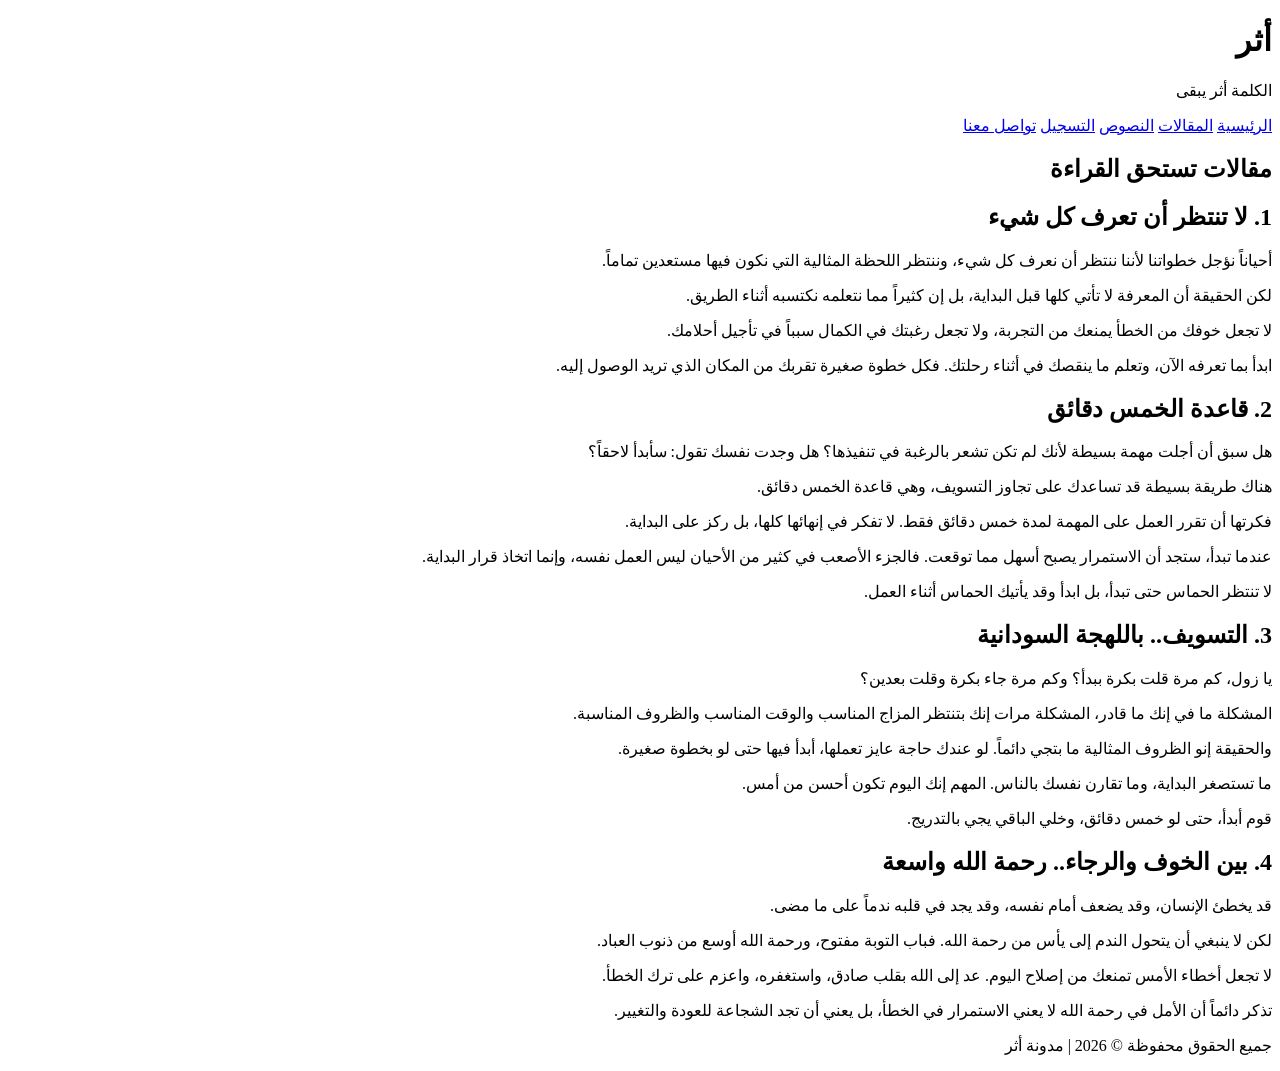
==== article.html @ d2a4d891 "Add files via upload" ====
<!DOCTYPE html>
<html lang="ar" dir="rtl">

<head>
    <meta charset="UTF-8">
    <meta name="viewport" content="width=device-width, initial-scale=1.0">
    <title>المقالات | مدونة أثر</title>
    <link rel="stylesheet" href="style.css">
</head>

<body>

<header class="header">
    <div class="container">
        <h1 class="logo">أثر</h1>
        <p class="tagline">الكلمة أثر يبقى</p>

        <nav class="navbar">
            <a href="index.html">الرئيسية</a>
            <a href="article.html" class="active">المقالات</a>
            <a href="text.html">النصوص</a>
            <a href="login.html">التسجيل</a>
            <a href="contact.html">تواصل معنا</a>
        </nav>
    </div>
</header>

<main class="container">

    <h2 class="section-title">مقالات تستحق القراءة</h2>

    <article class="article">
        <h2>1. لا تنتظر أن تعرف كل شيء</h2>

        <p>
            أحياناً نؤجل خطواتنا لأننا ننتظر أن نعرف كل شيء،
            وننتظر اللحظة المثالية التي نكون فيها مستعدين تماماً.
        </p>

        <p>
            لكن الحقيقة أن المعرفة لا تأتي كلها قبل البداية،
            بل إن كثيراً مما نتعلمه نكتسبه أثناء الطريق.
        </p>

        <p>
            لا تجعل خوفك من الخطأ يمنعك من التجربة،
            ولا تجعل رغبتك في الكمال سبباً في تأجيل أحلامك.
        </p>

        <p>
            ابدأ بما تعرفه الآن، وتعلم ما ينقصك في أثناء رحلتك.
            فكل خطوة صغيرة تقربك من المكان الذي تريد الوصول إليه.
        </p>
    </article>

    <article class="article">
        <h2>2. قاعدة الخمس دقائق</h2>

        <p>
            هل سبق أن أجلت مهمة بسيطة لأنك لم تكن تشعر بالرغبة
            في تنفيذها؟ هل وجدت نفسك تقول: سأبدأ لاحقاً؟
        </p>

        <p>
            هناك طريقة بسيطة قد تساعدك على تجاوز التسويف،
            وهي قاعدة الخمس دقائق.
        </p>

        <p>
            فكرتها أن تقرر العمل على المهمة لمدة خمس دقائق فقط.
            لا تفكر في إنهائها كلها، بل ركز على البداية.
        </p>

        <p>
            عندما تبدأ، ستجد أن الاستمرار يصبح أسهل مما توقعت.
            فالجزء الأصعب في كثير من الأحيان ليس العمل نفسه،
            وإنما اتخاذ قرار البداية.
        </p>

        <p>
            لا تنتظر الحماس حتى تبدأ، بل ابدأ وقد يأتيك الحماس
            أثناء العمل.
        </p>
    </article>

    <article class="article">
        <h2>3. التسويف.. باللهجة السودانية</h2>

        <p>
            يا زول، كم مرة قلت بكرة ببدأ؟ وكم مرة جاء بكرة
            وقلت بعدين؟
        </p>

        <p>
            المشكلة ما في إنك ما قادر، المشكلة مرات إنك
            بتنتظر المزاج المناسب والوقت المناسب والظروف المناسبة.
        </p>

        <p>
            والحقيقة إنو الظروف المثالية ما بتجي دائماً.
            لو عندك حاجة عايز تعملها، أبدأ فيها حتى لو بخطوة صغيرة.
        </p>

        <p>
            ما تستصغر البداية، وما تقارن نفسك بالناس.
            المهم إنك اليوم تكون أحسن من أمس.
        </p>

        <p>
            قوم أبدأ، حتى لو خمس دقائق، وخلي الباقي يجي بالتدريج.
        </p>
    </article>

    <article class="article">
        <h2>4. بين الخوف والرجاء.. رحمة الله واسعة</h2>

        <p>
            قد يخطئ الإنسان، وقد يضعف أمام نفسه، وقد يجد
            في قلبه ندماً على ما مضى.
        </p>

        <p>
            لكن لا ينبغي أن يتحول الندم إلى يأس من رحمة الله.
            فباب التوبة مفتوح، ورحمة الله أوسع من ذنوب العباد.
        </p>

        <p>
            لا تجعل أخطاء الأمس تمنعك من إصلاح اليوم.
            عد إلى الله بقلب صادق، واستغفره، واعزم على ترك الخطأ.
        </p>

        <p>
            تذكر دائماً أن الأمل في رحمة الله لا يعني الاستمرار
            في الخطأ، بل يعني أن تجد الشجاعة للعودة والتغيير.
        </p>
    </article>

</main>

<footer class="footer">
    <p>جميع الحقوق محفوظة © 2026 | مدونة أثر</p>
</footer>

<script src="script.js"></script>

</body>
</html>
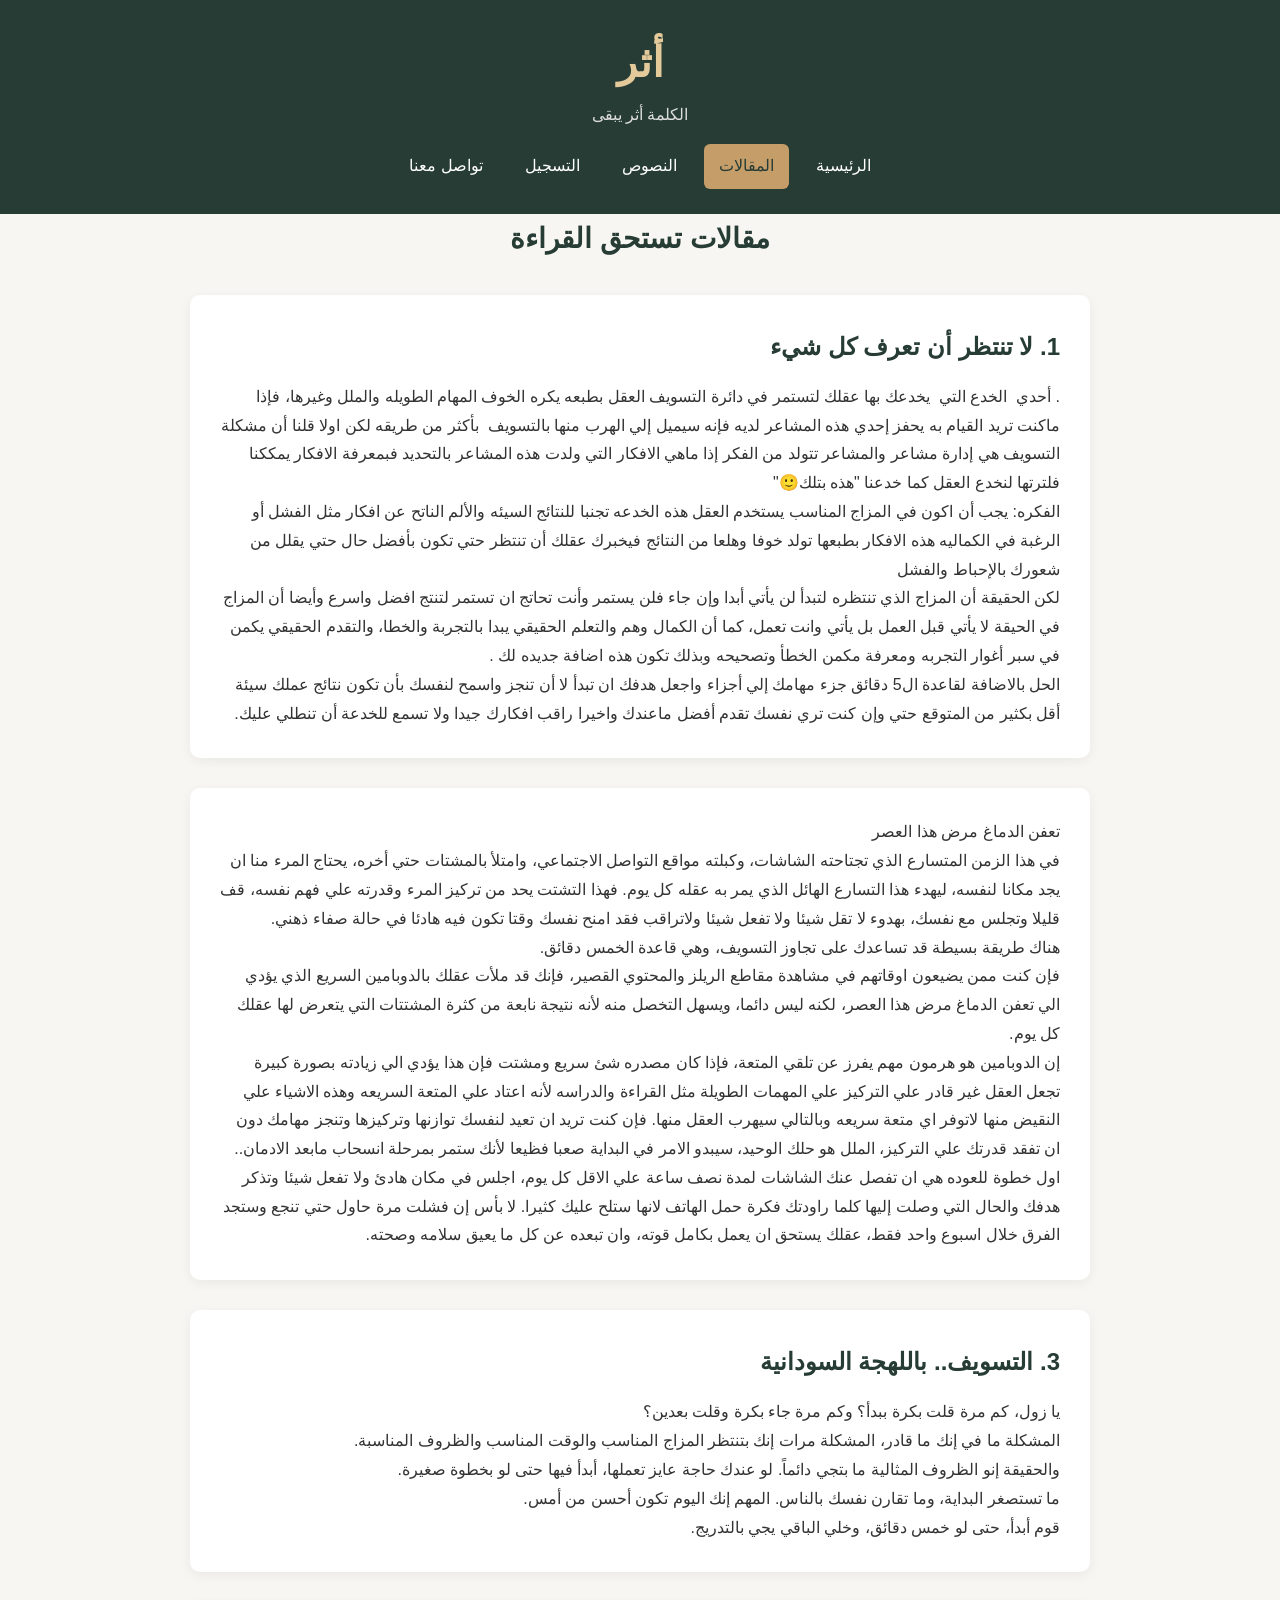
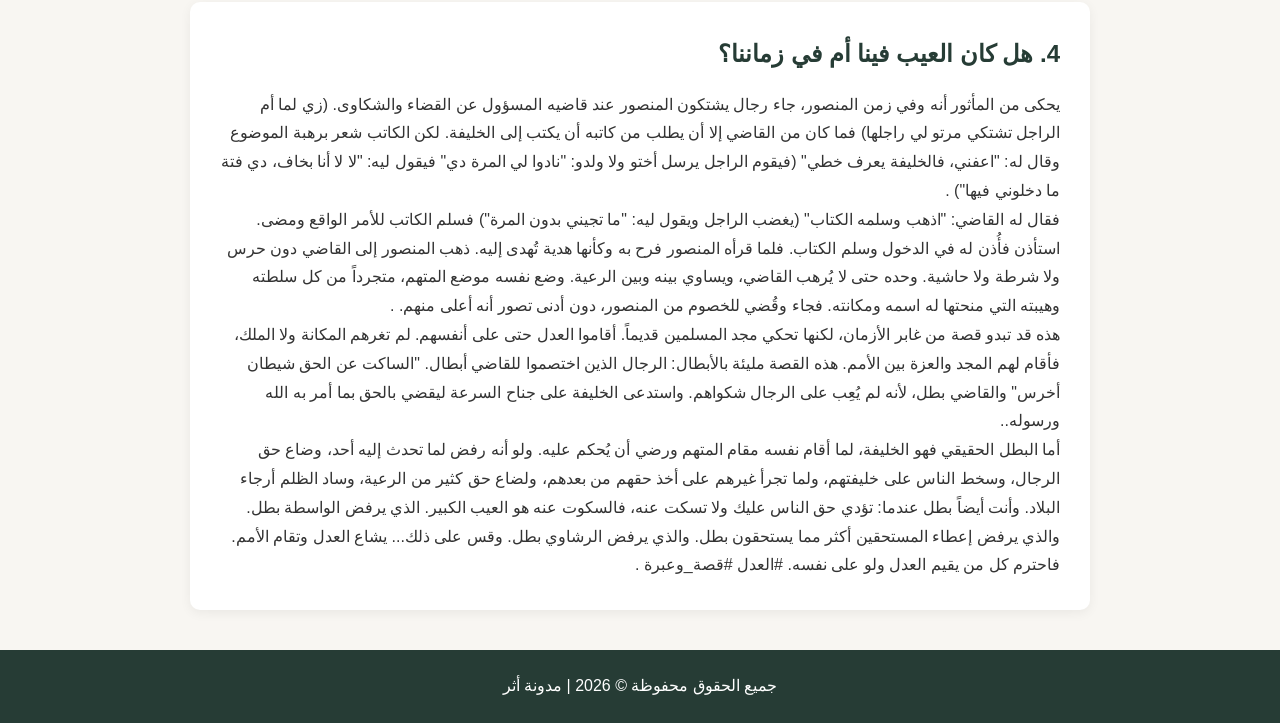
==== commit cca1a5b1: "Revise article content for clarity and coherence Updated multiple paragraphs to enhance clarity and " ====
--- a/article.html
+++ b/article.html
@@ -32,33 +32,36 @@
     <article class="article">
         <h2>1. لا تنتظر أن تعرف كل شيء</h2>
 
-        <p>
-            أحياناً نؤجل خطواتنا لأننا ننتظر أن نعرف كل شيء،
-            وننتظر اللحظة المثالية التي نكون فيها مستعدين تماماً.
+        <p>.
+            أحدي  الخدع التي  يخدعك بها عقلك لتستمر في دائرة التسويف
+
+العقل بطبعه يكره الخوف المهام الطويله والملل وغيرها، فإذا ماكنت تريد القيام به يحفز إحدي هذه المشاعر لديه فإنه سيميل إلي الهرب منها بالتسويف  بأكثر من طريقه 
+لكن اولا قلنا أن مشكلة التسويف هي إدارة مشاعر والمشاعر تتولد من الفكر إذا ماهي الافكار التي ولدت هذه المشاعر بالتحديد فبمعرفة الافكار يمككنا فلترتها لنخدع العقل كما خدعنا "هذه بتلك🙂"
         </p>
 
         <p>
-            لكن الحقيقة أن المعرفة لا تأتي كلها قبل البداية،
-            بل إن كثيراً مما نتعلمه نكتسبه أثناء الطريق.
+            الفكره: يجب أن اكون في المزاج المناسب
+يستخدم العقل هذه الخدعه تجنبا للنتائج السيئه والألم الناتح عن افكار مثل الفشل أو الرغبة في الكماليه هذه الافكار بطبعها تولد خوفا وهلعا من النتائج فيخبرك عقلك أن تنتظر حتي تكون بأفضل حال حتي يقلل من شعورك بالإحباط والفشل
         </p>
 
         <p>
-            لا تجعل خوفك من الخطأ يمنعك من التجربة،
-            ولا تجعل رغبتك في الكمال سبباً في تأجيل أحلامك.
+            لكن الحقيقة أن المزاج الذي تنتظره لتبدأ لن يأتي أبدا وإن جاء فلن يستمر وأنت تحاتج ان تستمر لتنتج افضل واسرع وأيضا أن المزاج في الحيقة لا يأتي قبل العمل بل يأتي وانت تعمل، كما أن الكمال وهم والتعلم الحقيقي يبدا بالتجربة والخطا، والتقدم الحقيقي يكمن في سبر أغوار التجربه ومعرفة مكمن الخطأ وتصحيحه وبذلك تكون هذه اضافة جديده لك 
+.
         </p>
 
         <p>
-            ابدأ بما تعرفه الآن، وتعلم ما ينقصك في أثناء رحلتك.
-            فكل خطوة صغيرة تقربك من المكان الذي تريد الوصول إليه.
+            الحل
+بالاضافة لقاعدة ال5 دقائق جزء مهامك إلي أجزاء واجعل هدفك ان تبدأ لا أن تنجز واسمح لنفسك بأن تكون نتائج عملك سيئة أقل بكثير من المتوقع حتي وإن كنت تري نفسك تقدم أفضل ماعندك واخيرا راقب افكارك جيدا ولا تسمع للخدعة أن تنطلي عليك.
         </p>
     </article>
 
     <article class="article">
-        <h2>2. قاعدة الخمس دقائق</h2>
+        <h>تعفن الدماغ مرض هذا العصر</h2>
 
         <p>
-            هل سبق أن أجلت مهمة بسيطة لأنك لم تكن تشعر بالرغبة
-            في تنفيذها؟ هل وجدت نفسك تقول: سأبدأ لاحقاً؟
+            في هذا الزمن المتسارع الذي تجتاحته الشاشات، وكبلته مواقع التواصل الاجتماعي، وامتلأ بالمشتات حتي أخره، يحتاج المرء منا ان يجد مكانا لنفسه، ليهدء هذا التسارع الهائل الذي يمر به عقله كل يوم.
+
+فهذا التشتت يحد من تركيز المرء وقدرته علي فهم نفسه، قف قليلا وتجلس مع نفسك، بهدوء لا تقل شيئا ولا تفعل شيئا ولاتراقب فقد امنح نفسك وقتا تكون فيه هادئا في حالة صفاء ذهني.
         </p>
 
         <p>
@@ -67,19 +70,19 @@
         </p>
 
         <p>
-            فكرتها أن تقرر العمل على المهمة لمدة خمس دقائق فقط.
-            لا تفكر في إنهائها كلها، بل ركز على البداية.
+            فإن كنت ممن يضيعون اوقاتهم في مشاهدة مقاطع الريلز والمحتوي القصير، فإنك قد ملأت عقلك بالدوبامين السريع الذي يؤدي الي تعفن الدماغ مرض هذا العصر، لكنه ليس دائما، ويسهل التخصل منه لأنه نتيجة نابعة من كثرة المشتتات التي يتعرض لها عقلك كل يوم.
         </p>
 
         <p>
-            عندما تبدأ، ستجد أن الاستمرار يصبح أسهل مما توقعت.
-            فالجزء الأصعب في كثير من الأحيان ليس العمل نفسه،
-            وإنما اتخاذ قرار البداية.
+            إن الدوبامين هو هرمون مهم يفرز عن تلقي المتعة، فإذا كان مصدره شئ سريع ومشتت فإن هذا يؤدي الي زيادته بصورة كبيرة تجعل العقل غير قادر علي التركيز علي المهمات الطويلة مثل القراءة والدراسه لأنه اعتاد علي المتعة السريعه وهذه الاشياء علي النقيض منها لاتوفر اي متعة سريعه وبالتالي سيهرب العقل منها.
+
+فإن كنت تريد ان تعيد لنفسك توازنها وتركيزها وتنجز مهامك دون ان تفقد قدرتك علي التركيز، الملل هو حلك الوحيد، سيبدو الامر في البداية صعبا فظيعا لأنك ستمر بمرحلة انسحاب مابعد الادمان..
         </p>
 
         <p>
-            لا تنتظر الحماس حتى تبدأ، بل ابدأ وقد يأتيك الحماس
-            أثناء العمل.
+            اول خطوة للعوده هي ان تفصل عنك الشاشات لمدة نصف ساعة علي الاقل كل يوم، اجلس في مكان هادئ ولا تفعل شيئا وتذكر هدفك والحال التي وصلت إليها كلما راودتك فكرة حمل الهاتف لانها ستلح عليك كثيرا.
+
+لا بأس إن فشلت مرة حاول حتي تنجع وستجد الفرق خلال اسبوع واحد فقط، عقلك يستحق ان يعمل بكامل قوته، وان تبعده عن كل ما يعيق سلامه وصحته.
         </p>
     </article>
 
@@ -112,26 +115,68 @@
     </article>
 
     <article class="article">
-        <h2>4. بين الخوف والرجاء.. رحمة الله واسعة</h2>
+        <h2>4. هل كان العيب فينا أم في زماننا؟</h2>
 
         <p>
-            قد يخطئ الإنسان، وقد يضعف أمام نفسه، وقد يجد
-            في قلبه ندماً على ما مضى.
+     
+
+يحكى من المأثور أنه وفي زمن المنصور، 
+جاء رجال يشتكون المنصور عند قاضيه المسؤول عن القضاء والشكاوى. 
+(زي لما أم الراجل تشتكي مرتو لي راجلها)
+
+فما كان من القاضي إلا أن يطلب من كاتبه أن يكتب إلى الخليفة. 
+لكن الكاتب شعر برهبة الموضوع وقال له: "اعفني، فالخليفة يعرف خطي" 
+(فيقوم الراجل يرسل أختو ولا ولدو: "نادوا لي المرة دي" 
+فيقول ليه: "لا لا أنا بخاف، دي فتة ما دخلوني فيها")
+.
         </p>
 
         <p>
-            لكن لا ينبغي أن يتحول الندم إلى يأس من رحمة الله.
-            فباب التوبة مفتوح، ورحمة الله أوسع من ذنوب العباد.
+            فقال له القاضي: "اذهب وسلمه الكتاب" 
+(يغضب الراجل ويقول ليه: "ما تجيني بدون المرة")
+
+فسلم الكاتب للأمر الواقع ومضى. 
+استأذن فأُذن له في الدخول وسلم الكتاب. 
+فلما قرأه المنصور فرح به وكأنها هدية تُهدى إليه.
+
+ذهب المنصور إلى القاضي دون حرس ولا شرطة ولا حاشية. 
+وحده حتى لا يُرهب القاضي، ويساوي بينه وبين الرعية. 
+وضع نفسه موضع المتهم، متجرداً من كل سلطته وهيبته التي منحتها له اسمه ومكانته.
+
+فجاء وقُضي للخصوم من المنصور، دون أدنى تصور أنه أعلى منهم.
+.
         </p>
 
         <p>
-            لا تجعل أخطاء الأمس تمنعك من إصلاح اليوم.
-            عد إلى الله بقلب صادق، واستغفره، واعزم على ترك الخطأ.
+            هذه قد تبدو قصة من غابر الأزمان، 
+لكنها تحكي مجد المسلمين قديماً. 
+أقاموا العدل حتى على أنفسهم. 
+لم تغرهم المكانة ولا الملك، فأقام لهم المجد والعزة بين الأمم.
+
+هذه القصة مليئة بالأبطال: 
+الرجال الذين اختصموا للقاضي أبطال. "الساكت عن الحق شيطان أخرس" 
+والقاضي بطل، لأنه لم يُعِب على الرجال شكواهم. 
+واستدعى الخليفة على جناح السرعة ليقضي بالحق بما أمر به الله ورسوله..
         </p>
 
         <p>
-            تذكر دائماً أن الأمل في رحمة الله لا يعني الاستمرار
-            في الخطأ، بل يعني أن تجد الشجاعة للعودة والتغيير.
+            أما البطل الحقيقي فهو الخليفة، 
+لما أقام نفسه مقام المتهم ورضي أن يُحكم عليه. 
+ولو أنه رفض لما تحدث إليه أحد، وضاع حق الرجال، 
+وسخط الناس على خليفتهم، ولما تجرأ غيرهم على أخذ حقهم من بعدهم، 
+ولضاع حق كثير من الرعية، وساد الظلم أرجاء البلاد.
+
+وأنت أيضاً بطل عندما:
+تؤدي حق الناس عليك ولا تسكت عنه، فالسكوت عنه هو العيب الكبير. 
+الذي يرفض الواسطة بطل. 
+والذي يرفض إعطاء المستحقين أكثر مما يستحقون بطل. 
+والذي يرفض الرشاوي بطل.
+
+وقس على ذلك... يشاع العدل وتقام الأمم. 
+فاحترم كل من يقيم العدل ولو على نفسه.
+
+
+#العدل #قصة_وعبرة .
         </p>
     </article>
 
@@ -144,4 +189,4 @@
 <script src="script.js"></script>
 
 </body>
-</html>+</html>
--- a/style.css
+++ b/style.css
@@ -0,0 +1,244 @@
+* {
+    margin: 0;
+    padding: 0;
+    box-sizing: border-box;
+}
+
+body {
+    font-family: Tahoma, Arial, sans-serif;
+    direction: rtl;
+    background-color: #f8f6f2;
+    color: #333;
+    line-height: 1.8;
+}
+
+.container {
+    width: 90%;
+    max-width: 1150px;
+    margin: auto;
+}
+
+/* رأس الصفحة */
+
+.header {
+    background-color: #263c35;
+    color: white;
+    padding: 25px 0;
+    text-align: center;
+}
+
+.logo {
+    font-size: 42px;
+    color: #e4c99b;
+}
+
+.tagline {
+    color: #ddd;
+    margin-bottom: 15px;
+}
+
+.navbar {
+    display: flex;
+    justify-content: center;
+    flex-wrap: wrap;
+    gap: 12px;
+}
+
+.navbar a {
+    text-decoration: none;
+    color: white;
+    padding: 8px 15px;
+    border-radius: 6px;
+    transition: 0.3s;
+}
+
+.navbar a:hover,
+.navbar a.active {
+    background-color: #c59d69;
+    color: #263c35;
+}
+
+/* الواجهة الرئيسية */
+
+.hero {
+    background: linear-gradient(135deg, #263c35, #526b5d);
+    color: white;
+    text-align: center;
+    padding: 90px 20px;
+}
+
+.hero h2 {
+    font-size: 34px;
+    margin-bottom: 15px;
+}
+
+.hero p {
+    max-width: 650px;
+    margin: auto;
+    font-size: 18px;
+}
+
+.btn {
+    display: inline-block;
+    background-color: #e4c99b;
+    color: #263c35;
+    text-decoration: none;
+    padding: 12px 28px;
+    border-radius: 7px;
+    margin-top: 25px;
+    transition: 0.3s;
+}
+
+.btn:hover {
+    background-color: white;
+}
+
+/* الأقسام */
+
+.section {
+    padding-top: 55px;
+    padding-bottom: 55px;
+}
+
+.section-title {
+    text-align: center;
+    color: #263c35;
+    margin-bottom: 30px;
+    font-size: 28px;
+}
+
+.cards {
+    display: grid;
+    grid-template-columns: repeat(auto-fit, minmax(250px, 1fr));
+    gap: 25px;
+}
+
+.card {
+    background-color: white;
+    padding: 25px;
+    border-radius: 12px;
+    box-shadow: 0 3px 12px rgba(0,0,0,0.08);
+    transition: 0.3s;
+}
+
+.card:hover {
+    transform: translateY(-5px);
+}
+
+.card h3 {
+    color: #263c35;
+    margin-bottom: 12px;
+}
+
+.card a {
+    display: inline-block;
+    color: #9b7545;
+    margin-top: 12px;
+    text-decoration: none;
+    font-weight: bold;
+}
+
+/* الاقتباس */
+
+.quote-section {
+    background-color: #e9e2d5;
+    padding: 55px 20px;
+    text-align: center;
+    color: #263c35;
+}
+
+/* النماذج */
+
+.form-container {
+    max-width: 600px;
+    margin: 50px auto;
+    padding: 30px;
+    background-color: white;
+    border-radius: 12px;
+    box-shadow: 0 3px 15px rgba(0,0,0,0.08);
+}
+
+.form-container h2 {
+    text-align: center;
+    color: #263c35;
+    margin-bottom: 25px;
+}
+
+.form-container label {
+    display: block;
+    margin-top: 15px;
+}
+
+.form-container input,
+.form-container textarea,
+.form-container select {
+    width: 100%;
+    padding: 12px;
+    margin-top: 7px;
+    border: 1px solid #ddd;
+    border-radius: 6px;
+    font-family: inherit;
+}
+
+.form-container button {
+    width: 100%;
+    padding: 13px;
+    margin-top: 20px;
+    background-color: #263c35;
+    color: white;
+    border: none;
+    border-radius: 6px;
+    cursor: pointer;
+    font-size: 16px;
+}
+
+.form-container button:hover {
+    background-color: #526b5d;
+}
+
+/* المقالات */
+
+.article {
+    background-color: white;
+    margin: 30px auto;
+    padding: 30px;
+    border-radius: 10px;
+    max-width: 900px;
+    box-shadow: 0 3px 12px rgba(0,0,0,0.06);
+}
+
+.article h2 {
+    color: #263c35;
+    margin-bottom: 15px;
+}
+
+/* التذييل */
+
+.footer {
+    background-color: #263c35;
+    color: white;
+    text-align: center;
+    padding: 22px;
+    margin-top: 40px;
+}
+
+/* الهواتف */
+
+@media (max-width: 600px) {
+    .hero h2 {
+        font-size: 26px;
+    }
+
+    .navbar {
+        gap: 5px;
+    }
+
+    .navbar a {
+        font-size: 13px;
+        padding: 7px;
+    }
+
+    .form-container {
+        margin: 25px 15px;
+    }
+}
